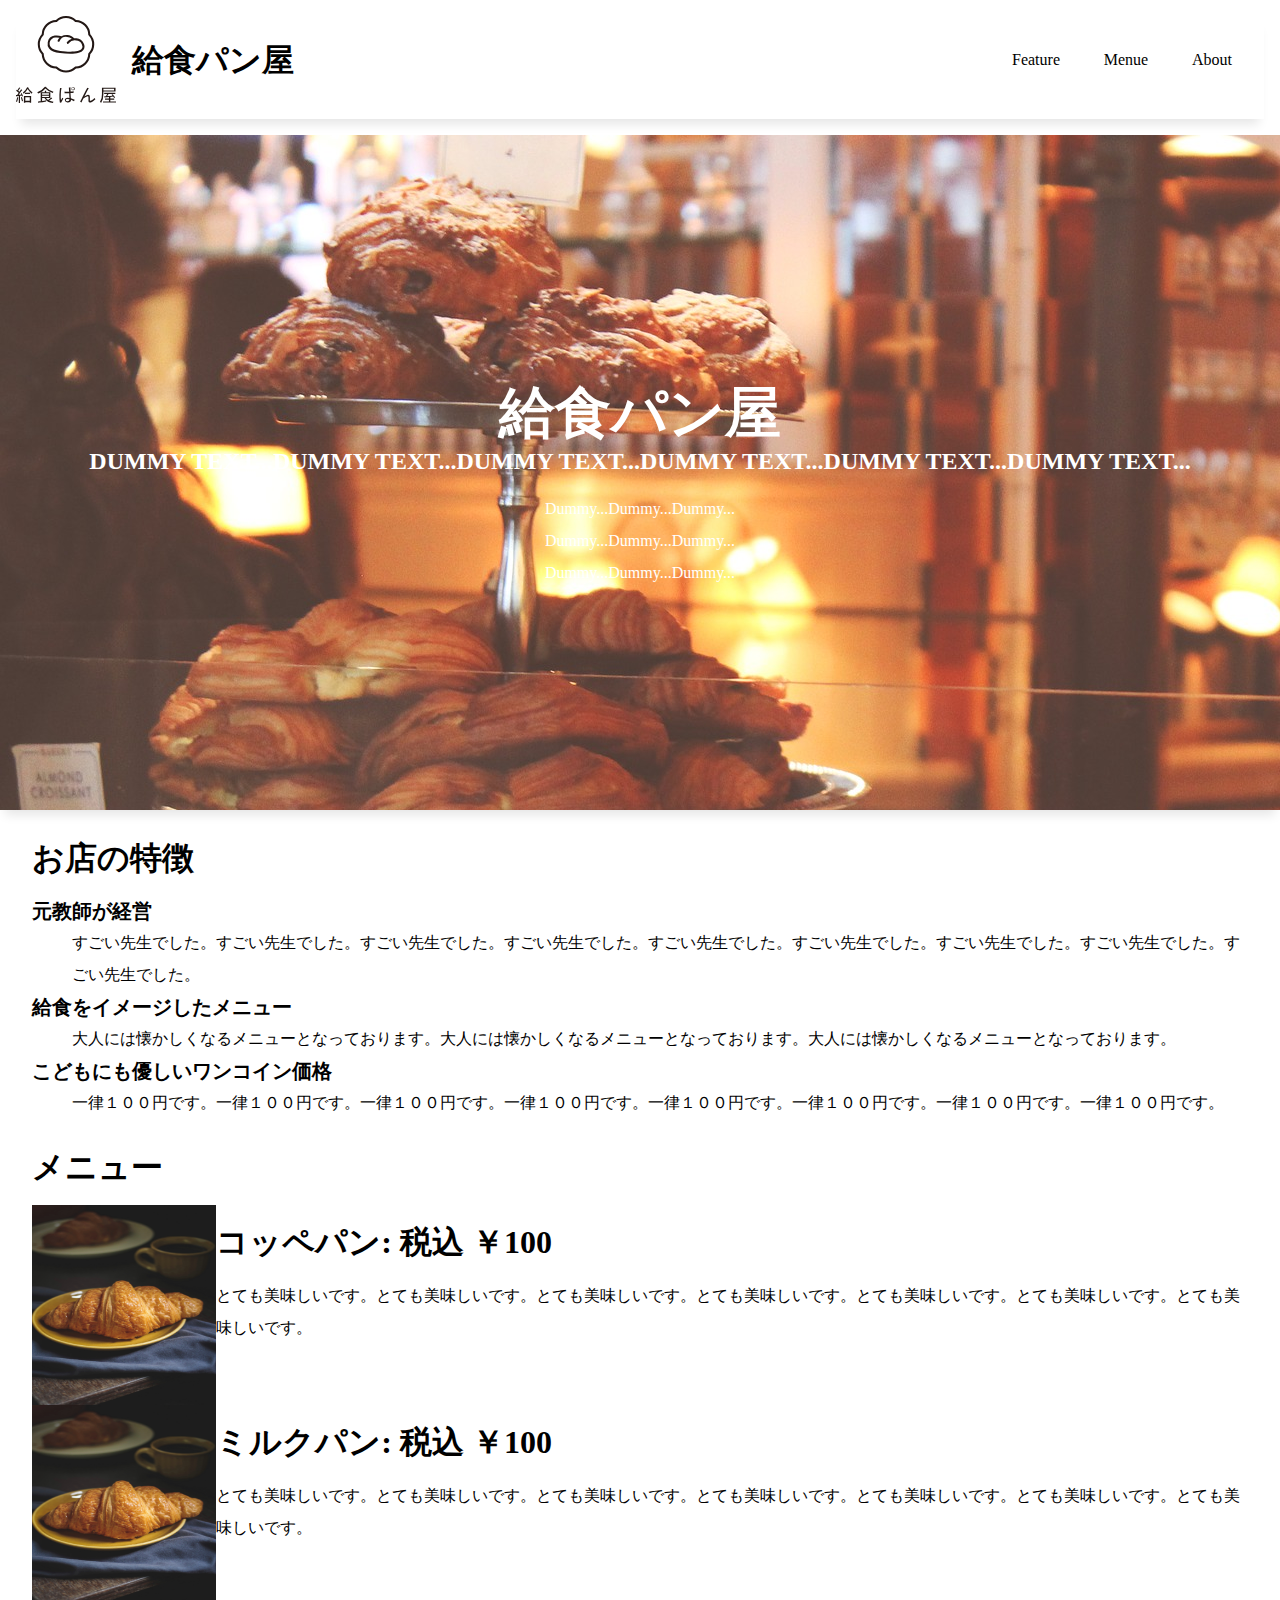
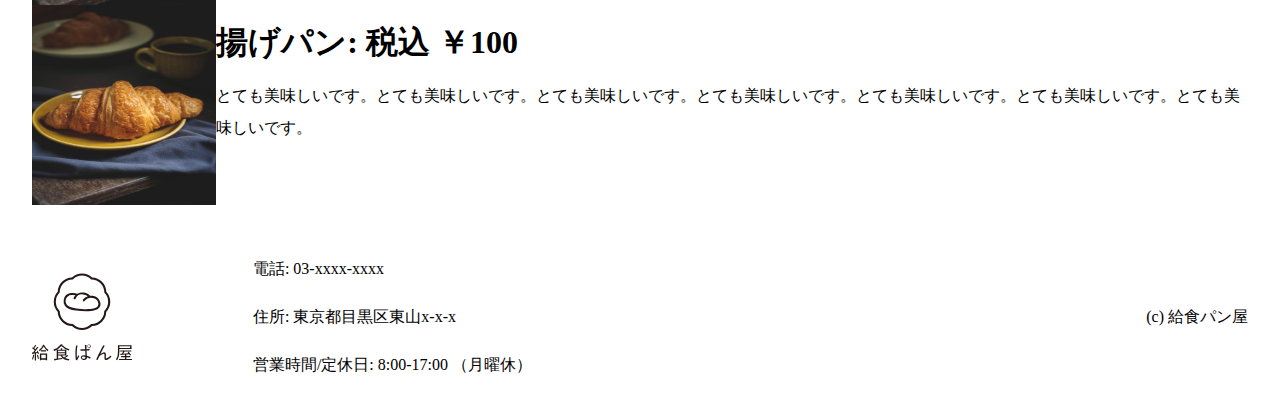
==== index.html @ 07469412 "Add files via upload" ====
<!DOCTYPE html>
<html lang="ja">
  <head>
    <meta charset="utf-8">
    <meta name="viewport" content="width=device-width, initial-scale=1">
    <title>給食パン屋</title>
    <link rel="stylesheet" href="css/styles.css">
  </head>
  <body>
    <header>
      <div class="header-nav">
        <div class="container1">
          <img src="img/logo_02.svg" alt="">
          <h1><a href="index.html">給食パン屋</a></h1>
        </div>
        <div class="container2">
          <p><a href="features.html">Feature</a></p>
          <p><a href="">Menue</a></p>
          <p><a href="">About</a></p>
        </div>
      </div>
    </header>
    <main>
      <div class="mv">
        <div class="mv-container">
          <p class="title">給食パン屋</p>
          <p class="sub-title">DUMMY TEXT...DUMMY TEXT...DUMMY TEXT...DUMMY TEXT...DUMMY TEXT...DUMMY TEXT...</p>
          <p class="text">
            Dummy...Dummy...Dummy...<br>
            Dummy...Dummy...Dummy...<br>
            Dummy...Dummy...Dummy...
          </p>
        </div>
      </div>
      <section class="store-feature">
        <h1>お店の特徴</h1>
        <dl>
          <li>
            <dt>元教師が経営</dt>
            <dd>すごい先生でした。すごい先生でした。すごい先生でした。すごい先生でした。すごい先生でした。すごい先生でした。すごい先生でした。すごい先生でした。すごい先生でした。</dd>
          </li>
          <li>
            <dt>給食をイメージしたメニュー</dt>
            <dd>大人には懐かしくなるメニューとなっております。大人には懐かしくなるメニューとなっております。大人には懐かしくなるメニューとなっております。</dd>
          </li>
          <li>
            <dt>こどもにも優しいワンコイン価格</dt>
            <dd>一律１００円です。一律１００円です。一律１００円です。一律１００円です。一律１００円です。一律１００円です。一律１００円です。一律１００円です。</dd>
          </li>
        </dl>
      </section>
      <section class="menu-list">
        <h1>メニュー</h1>
        <div class="container">
          <section>
            <img src="img/bread.jpg">
            <div class="info"> 
              <h1>コッペパン: 税込 ￥100</h1>
              <p>とても美味しいです。とても美味しいです。とても美味しいです。とても美味しいです。とても美味しいです。とても美味しいです。とても美味しいです。</p>
            </div>
          </section>
      
          <section>
              <img src="img/bread.jpg">
              <div class="info">
                <h1>ミルクパン: 税込 ￥100</h1>
                <p>とても美味しいです。とても美味しいです。とても美味しいです。とても美味しいです。とても美味しいです。とても美味しいです。とても美味しいです。</p>
              </div>
          </section>
      
          <section>
              <img src="img/bread.jpg">
              <div class="info">
                <h1>揚げパン: 税込 ￥100</h1>
                <p>とても美味しいです。とても美味しいです。とても美味しいです。とても美味しいです。とても美味しいです。とても美味しいです。とても美味しいです。</p>
              </div>
          </section>
        </div>
      </section>
    </main>
    <footer>
      <div class="pre-container">
        <img src="img/logo_02.svg" alt="">
        <div class="container">
          <p>電話: 03-xxxx-xxxx</p>
          <p>住所: 東京都目黒区東山x-x-x</p>
          <p>営業時間/定休日: 8:00-17:00 （月曜休）</p>
        </div>
      </div>
      <p>(c) 給食パン屋</p>
    </footer>
  </body>

</html>
---- css/styles.css ----
body {
  margin: 0;
  line-height: 32px;
}

.header-nav {
  display: flex;
  justify-content: space-between;
  padding-bottom: 16px;
  margin: 16px;
  box-shadow: 0px 10px 10px -5px rgba(0,0,0,0.1);
}

.header-nav .container1 {
  display: flex;
  align-items: center;
}

.header-nav h1 {
  width: 200px;
  margin: 16px;
}

.header-nav img {
  width: 100px;
}

.header-nav .container2 {
  display: flex;
  width: 220px;
  justify-content: space-between;
  align-items: center;
  margin-right: 32px;
}

.header-nav a {
  text-decoration: none;
  color: black;
}

.mv {
  display: flex;
  align-items: center;
  justify-content: center;
  height: 75vh;
  text-align: center;
  background: url(../img/mv-background.jpg);
  color: white;
  box-shadow: 0px 10px 10px -5px rgba(0,0,0,0.1);
}

.mv .title {
  font-size: 56px;
  font-weight: bold;
  margin-bottom: 5px;
}

.mv .sub-title {
  font-size: 24px;
  font-weight: bold;
  margin: 16px;
}

/* お店の特徴 */
.store-feature {
  margin: 32px;
}

.store-feature li {
  list-style-type: none;
}

.store-feature dt {
  font-size: 20px;
  font-weight: bold;
}

/* フッター */

footer {
  display: flex;
  justify-content: space-between;
  align-items: center;
  margin: 0 32px;
}

footer img {
  width: 100px;
}

.pre-container {
  display: flex;
  justify-content: space-between;
  width: 500px;
}

.menu-list img {
  width: 200px;
  height: 200px;
}

.menu-list section {
  display: flex;
}

.menu-list {
  margin: 32px;
}
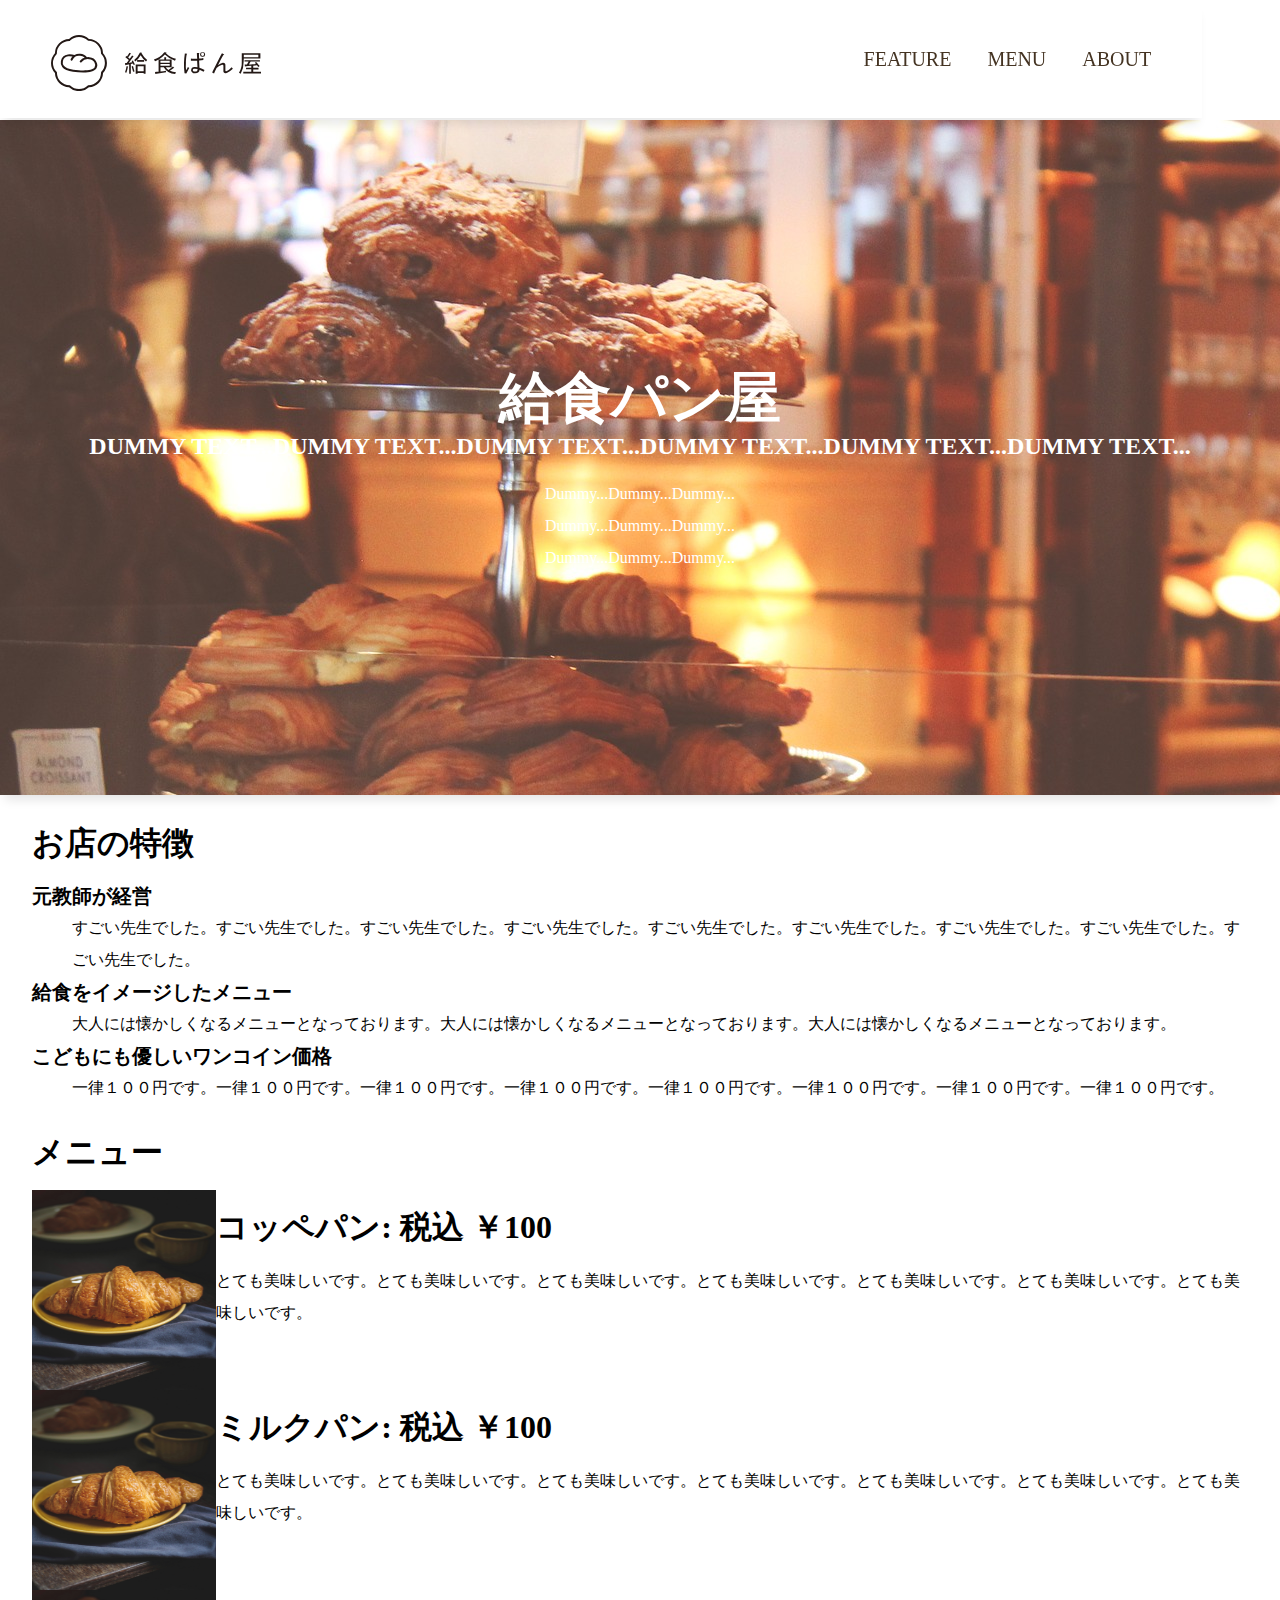
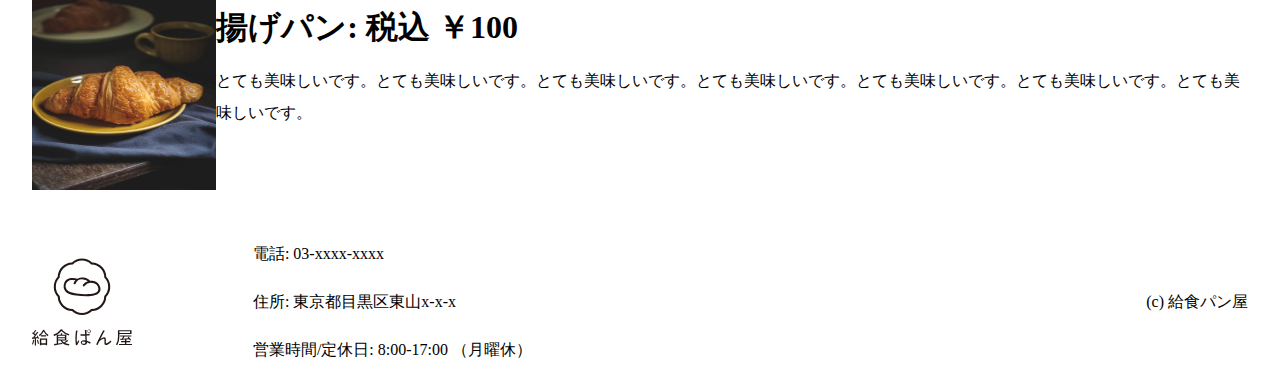
==== commit 66f502fb: "Add files via upload" ====
--- a/index.html
+++ b/index.html
@@ -7,18 +7,15 @@
     <link rel="stylesheet" href="css/styles.css">
   </head>
   <body>
-    <header>
-      <div class="header-nav">
-        <div class="container1">
-          <img src="img/logo_02.svg" alt="">
-          <h1><a href="index.html">給食パン屋</a></h1>
-        </div>
-        <div class="container2">
-          <p><a href="features.html">Feature</a></p>
-          <p><a href="">Menue</a></p>
-          <p><a href="">About</a></p>
-        </div>
-      </div>
+    <header class="page-header wrapper">
+      <h1><a href="index.html"><img src="img/logo_01.svg" class="logo" alt="給食パン屋ロゴ"></a></h1>
+      <nav>
+        <ul class="main-nav">
+          <li><a href="features.html">Feature</a></li>
+          <li><a href="menu.html">Menu</a></li>
+          <li><a href="about.html">About</a></li>
+        </ul>
+      </nav>
     </header>
     <main>
       <div class="mv">
--- a/css/styles.css
+++ b/css/styles.css
@@ -3,40 +3,60 @@
   line-height: 32px;
 }
 
-.header-nav {
-  display: flex;
-  justify-content: space-between;
-  padding-bottom: 16px;
-  margin: 16px;
-  box-shadow: 0px 10px 10px -5px rgba(0,0,0,0.1);
+.page-header {
+  width: 100%;
+  position: fixed;
+  background-color: #fff;
+  box-shadow: 0px 10px 10px -5px rgb(0 0 0 / 10%);
 }
 
-.header-nav .container1 {
+.logo{
+  width:210px;
+  margin-top: 14px;
+}
+
+.page-header nav {
   display: flex;
   align-items: center;
 }
 
-.header-nav h1 {
-  width: 200px;
-  margin: 16px;
+.main-nav{
+  display: flex;
+  font-size: 1.25em;
+  text-transform: uppercase;
+  list-style: none;
 }
 
-.header-nav img {
-  width: 100px;
+.main-nav li{
+  margin-left: 36px;
 }
 
-.header-nav .container2 {
-  display: flex;
-  width: 220px;
-  justify-content: space-between;
-  align-items: center;
-  margin-right: 32px;
+.main-nav a{
+  color: #432;
+  text-decoration: none;
 }
 
-.header-nav a {
-  text-decoration: none;
-  color: black;
+.main-nav a:hover{
+  color: #0bd;
 }
+
+.page-header{
+  display: flex;
+  justify-content: space-between;
+}
+
+.wrapper{
+  max-width: 1100px;
+  margin: 0 auto;
+  padding: 0 4%;
+}
+
+main {
+  /* margin-top: -210px; */
+  padding-top: 120px;
+}
+
+/* mv */
 
 .mv {
   display: flex;
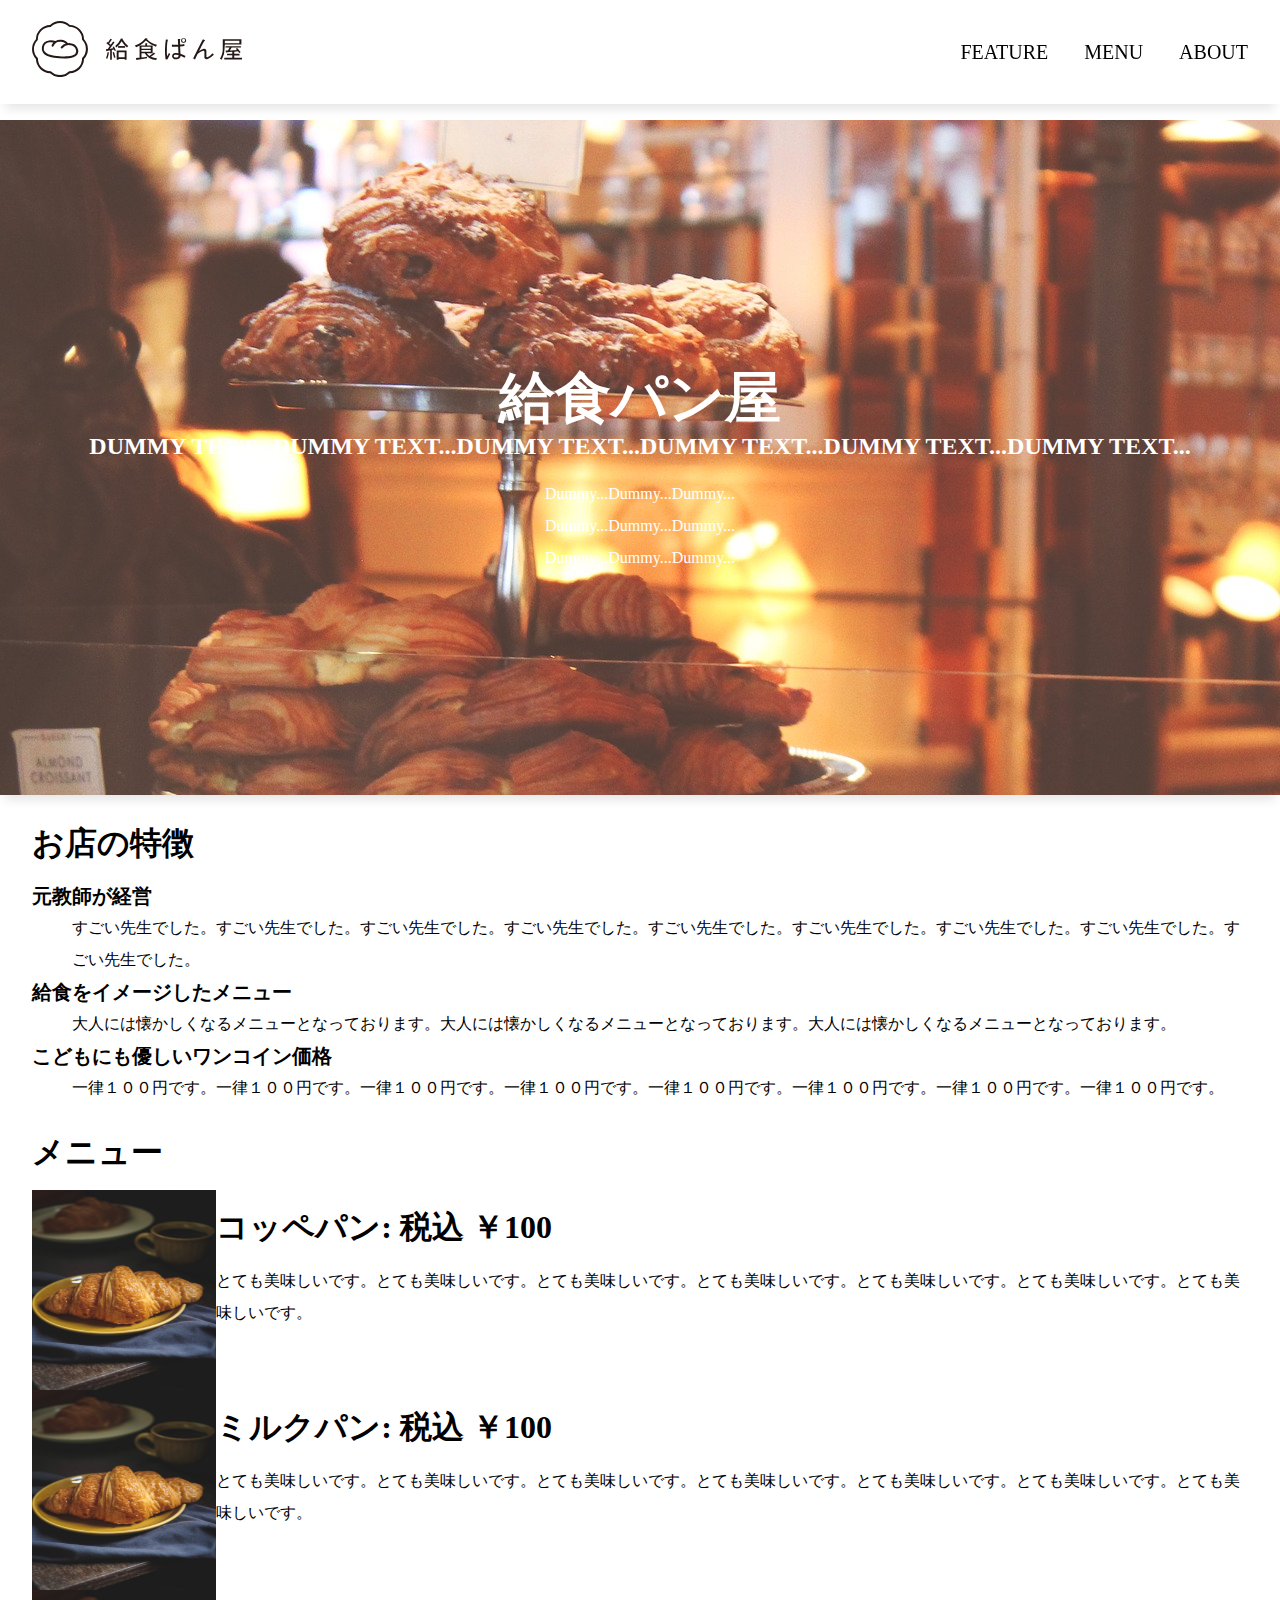
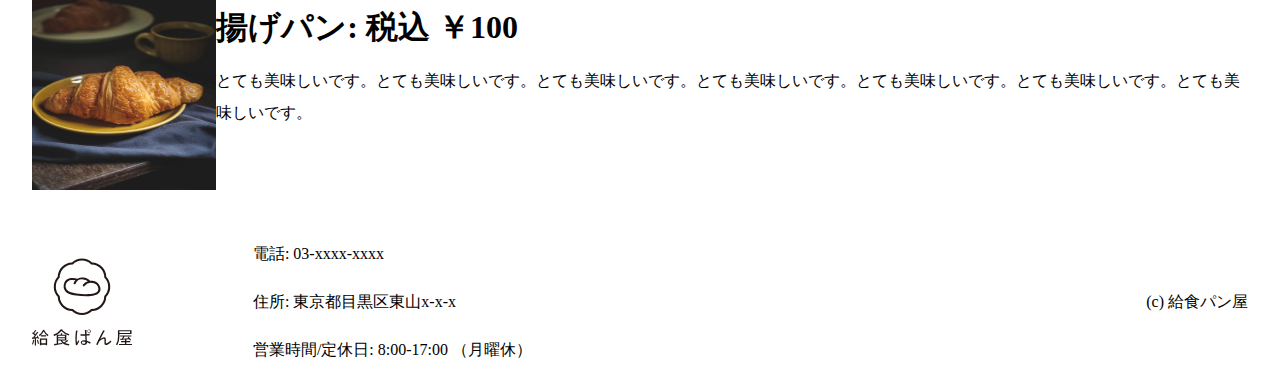
==== commit 7aae6944: "Add files via upload" ====
--- a/index.html
+++ b/index.html
@@ -5,18 +5,33 @@
     <meta name="viewport" content="width=device-width, initial-scale=1">
     <title>給食パン屋</title>
     <link rel="stylesheet" href="css/styles.css">
+    <link href="https://fonts.googleapis.com/icon?family=Material+Icons"
+      rel="stylesheet">
   </head>
   <body>
     <header class="page-header wrapper">
       <h1><a href="index.html"><img src="img/logo_01.svg" class="logo" alt="給食パン屋ロゴ"></a></h1>
-      <nav>
-        <ul class="main-nav">
-          <li><a href="features.html">Feature</a></li>
-          <li><a href="menu.html">Menu</a></li>
-          <li><a href="about.html">About</a></li>
+      <nav class="sp-nav">
+          <div class='humberger'><span class="material-icons" id="open">menu</span></div>
+        </nav>
+        <nav>
+          <ul class="pc-nav">
+            <li><a href="features.html">Feature</a></li>
+            <li><a href="menu.html">Menu</a></li>
+            <li><a href="about.html">About</a></li>
+          </ul>
+        </nav>
+      </header>
+      
+      <div class="overlay">
+        <span class="material-icons" id='close'>close</span>
+        <ul>
+          <li><a href="#">Feature</a></li>
+          <li><a href="#">Menu</a></li>
+          <li><a href="#">About</a></li>
         </ul>
-      </nav>
-    </header>
+      </div>
+
     <main>
       <div class="mv">
         <div class="mv-container">
@@ -86,6 +101,7 @@
       </div>
       <p>(c) 給食パン屋</p>
     </footer>
+    <script src="js/main.js"></script>
   </body>
 
-</html>+</html>
--- a/css/styles.css
+++ b/css/styles.css
@@ -4,51 +4,99 @@
 }
 
 .page-header {
+  margin: 0;
+  padding: 0;
   width: 100%;
   position: fixed;
   background-color: #fff;
   box-shadow: 0px 10px 10px -5px rgb(0 0 0 / 10%);
+  display: flex;
+  justify-content: space-between;
 }
 
 .logo{
   width:210px;
-  margin-top: 14px;
-}
-
-.page-header nav {
+  margin-left: 32px;
+}
+
+.pc-nav {
+  display: none;
+  pointer-events: none;
+}
+
+.sp-nav {
+  margin-left: auto;
+  margin-right: 32px;
+  text-align: center;
   display: flex;
   align-items: center;
 }
 
-.main-nav{
-  display: flex;
-  font-size: 1.25em;
-  text-transform: uppercase;
-  list-style: none;
-}
-
-.main-nav li{
-  margin-left: 36px;
-}
-
-.main-nav a{
-  color: #432;
-  text-decoration: none;
-}
-
-.main-nav a:hover{
-  color: #0bd;
-}
-
-.page-header{
-  display: flex;
-  justify-content: space-between;
-}
-
-.wrapper{
-  max-width: 1100px;
-  margin: 0 auto;
-  padding: 0 4%;
+.sp-nav:hover {
+  cursor: pointer;
+  opacity: 0.6;
+}
+
+
+.sp-nav #open {
+  font-size: 40px;
+}
+
+.overlay {
+  position: fixed;
+  top: 0;
+  bottom: 0;
+  right: 0;
+  left: 0;
+  background: rgba(255, 255, 255, 0.95);
+  text-align: center;
+  padding: 64px;
+  opacity: 0;
+  pointer-events: none;
+  transition: opacity 0.6s;
+}
+
+.overlay ul {
+  list-style-type: none;
+  margin: 0;
+  padding: 0;
+}
+
+.overlay li {
+  padding-top: 24px;
+  opacity: 0;
+  transform: translateY(16px);
+  transition: opacity .3s, transform .3s;
+}
+
+.overlay.show li {
+  opacity: 1;
+  transform: none;
+}
+
+.overlay.show li:nth-child(1) {
+  transition-delay: .1s;
+}
+
+.overlay.show li:nth-child(2) {
+  transition-delay: .2s;
+}
+
+.overlay.show li:nth-child(3) {
+  transition-delay: .3s;
+}
+
+.overlay #close {
+  position: absolute;
+  top: 24px;
+  right: 30px;
+  font-size: 40px;
+  cursor: pointer;
+}
+
+.show {
+  opacity: 1;
+  pointer-events: auto;
 }
 
 main {
@@ -125,4 +173,40 @@
 
 .menu-list {
   margin: 32px;
+}
+
+@media (min-width: 700px) {
+
+  .sp-nav {
+    opacity: 0;
+    pointer-events: none;
+  }
+
+  .page-header nav {
+    margin-right: 32px;
+    display: flex;
+    align-items: center;
+  }
+  
+  .pc-nav{
+    padding: 0;
+    display: flex;
+    font-size: 1.25em;
+    text-transform: uppercase;
+    list-style: none;
+    pointer-events: auto;
+  }
+  
+  .pc-nav li{
+    margin-left: 36px;
+  }
+  
+  .pc-nav a{
+    color: #000;
+    text-decoration: none;
+  }
+  
+  .pc-nav a:hover{
+    color: #0bd;
+  }
 }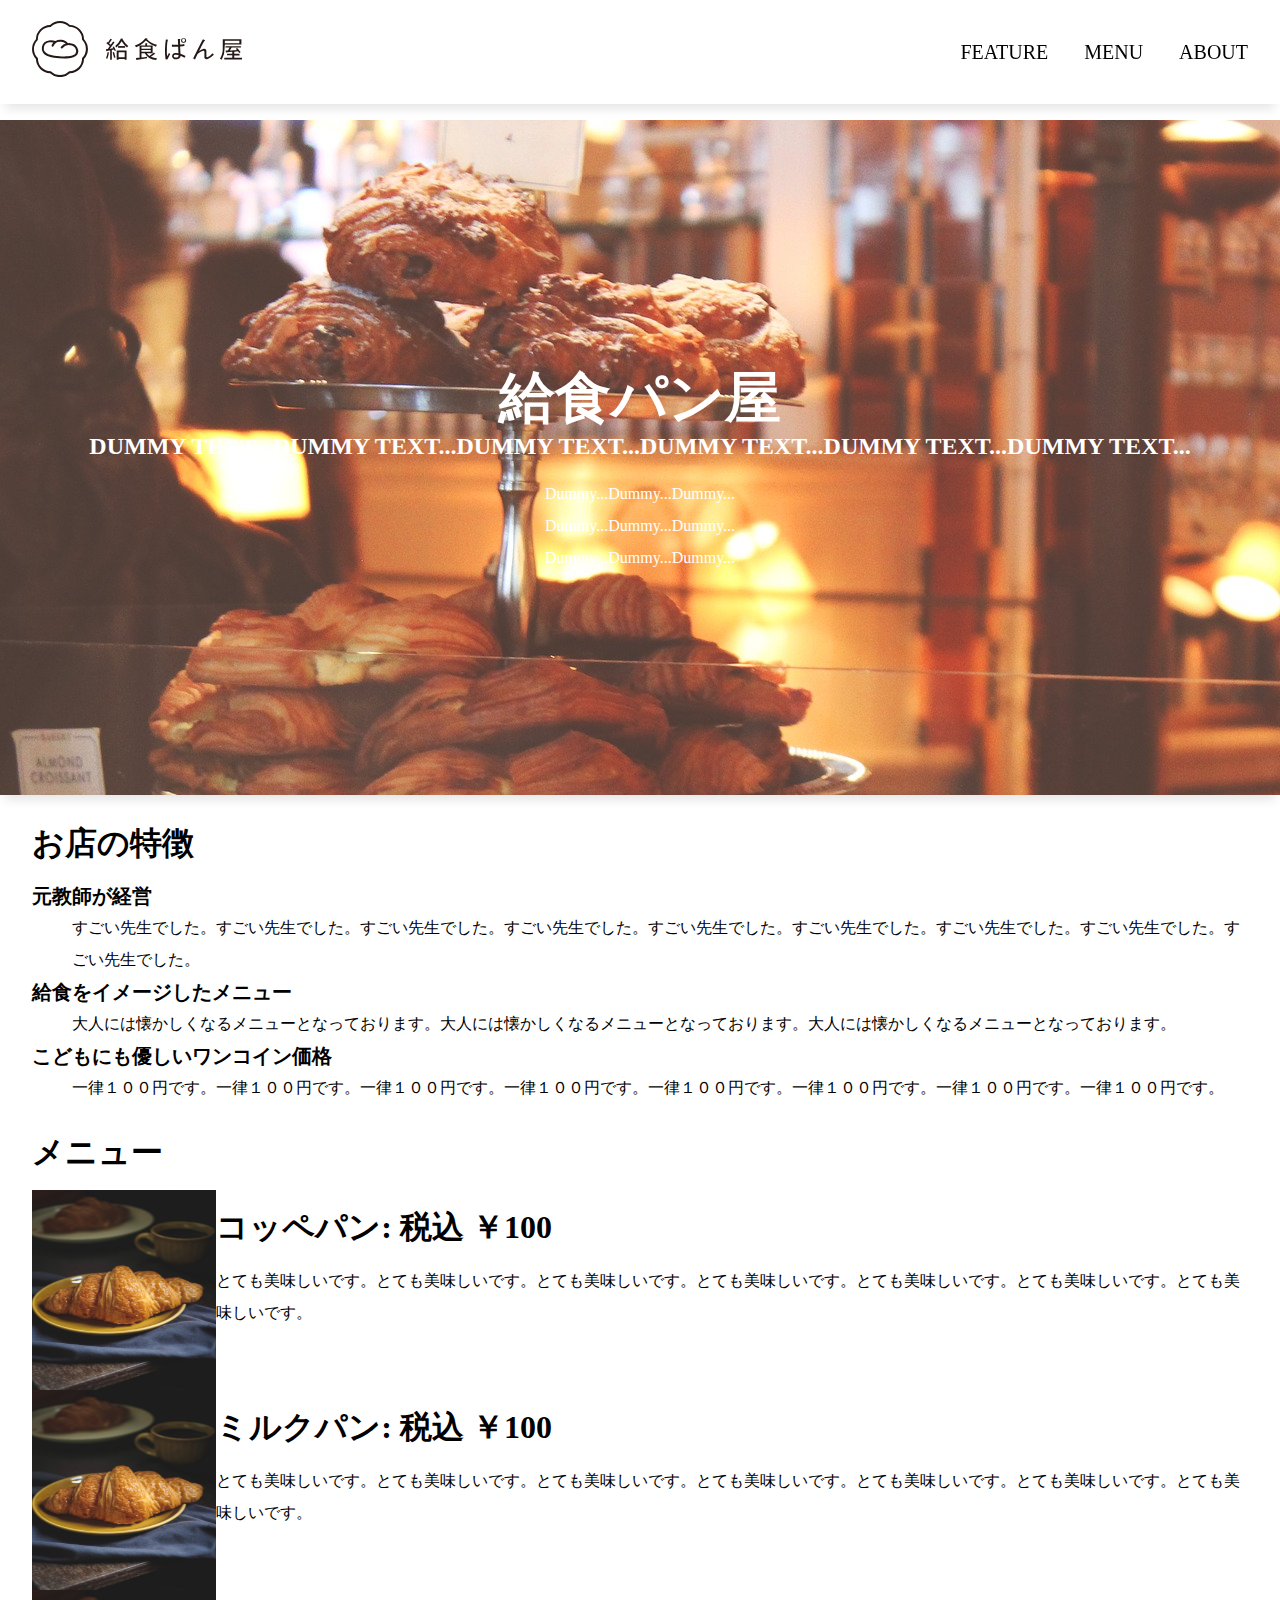
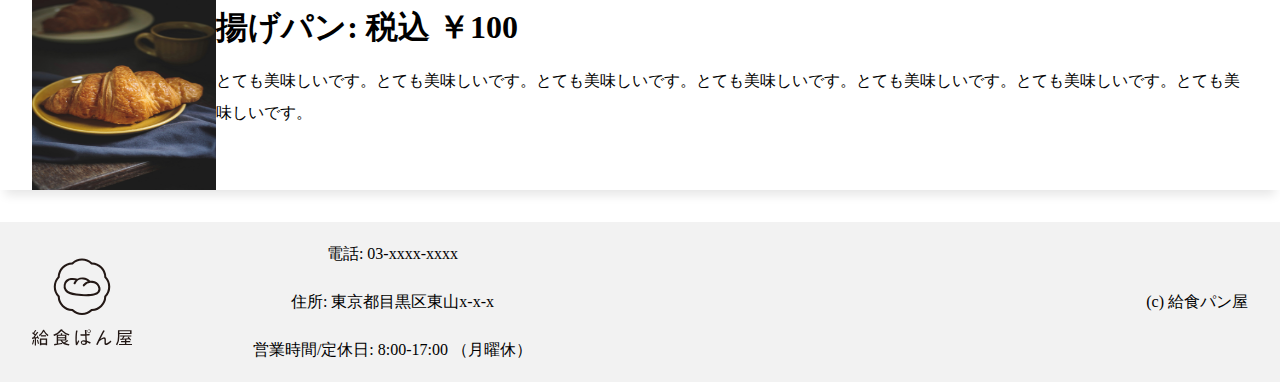
==== commit 40adddb0: "Add files via upload" ====
--- a/index.html
+++ b/index.html
@@ -91,15 +91,15 @@
       </section>
     </main>
     <footer>
-      <div class="pre-container">
-        <img src="img/logo_02.svg" alt="">
-        <div class="container">
-          <p>電話: 03-xxxx-xxxx</p>
-          <p>住所: 東京都目黒区東山x-x-x</p>
-          <p>営業時間/定休日: 8:00-17:00 （月曜休）</p>
+        <div class="pre-container">
+          <img src="img/logo_02.svg" alt="">
+          <div class="container">
+            <p>電話: 03-xxxx-xxxx</p>
+            <p>住所: 東京都目黒区東山x-x-x</p>
+            <p>営業時間/定休日: 8:00-17:00 （月曜休）</p>
+          </div>
         </div>
-      </div>
-      <p>(c) 給食パン屋</p>
+        <p>(c) 給食パン屋</p>
     </footer>
     <script src="js/main.js"></script>
   </body>
--- a/css/styles.css
+++ b/css/styles.css
@@ -102,6 +102,8 @@
 main {
   /* margin-top: -210px; */
   padding-top: 120px;
+  box-shadow: 0px 10px 10px -5px rgb(0 0 0 / 10%);
+  margin-bottom: 0;
 }
 
 /* mv */
@@ -146,21 +148,22 @@
 /* フッター */
 
 footer {
-  display: flex;
-  justify-content: space-between;
+  text-align: center;
   align-items: center;
-  margin: 0 32px;
-}
+  padding: 0 32px;
+  background: #f2f2f2;
+}
+
 
 footer img {
   width: 100px;
 }
 
-.pre-container {
+/* .pre-container {
   display: flex;
   justify-content: space-between;
   width: 500px;
-}
+} */
 
 .menu-list img {
   width: 200px;
@@ -174,6 +177,8 @@
 .menu-list {
   margin: 32px;
 }
+
+
 
 @media (min-width: 700px) {
 
@@ -209,4 +214,16 @@
   .pc-nav a:hover{
     color: #0bd;
   }
+
+  footer {
+    display: flex;
+    justify-content: space-between;
+    align-items: center;
+  }
+
+  .pre-container {
+    display: flex;
+    justify-content: space-between;
+    width: 500px;
+  }
 }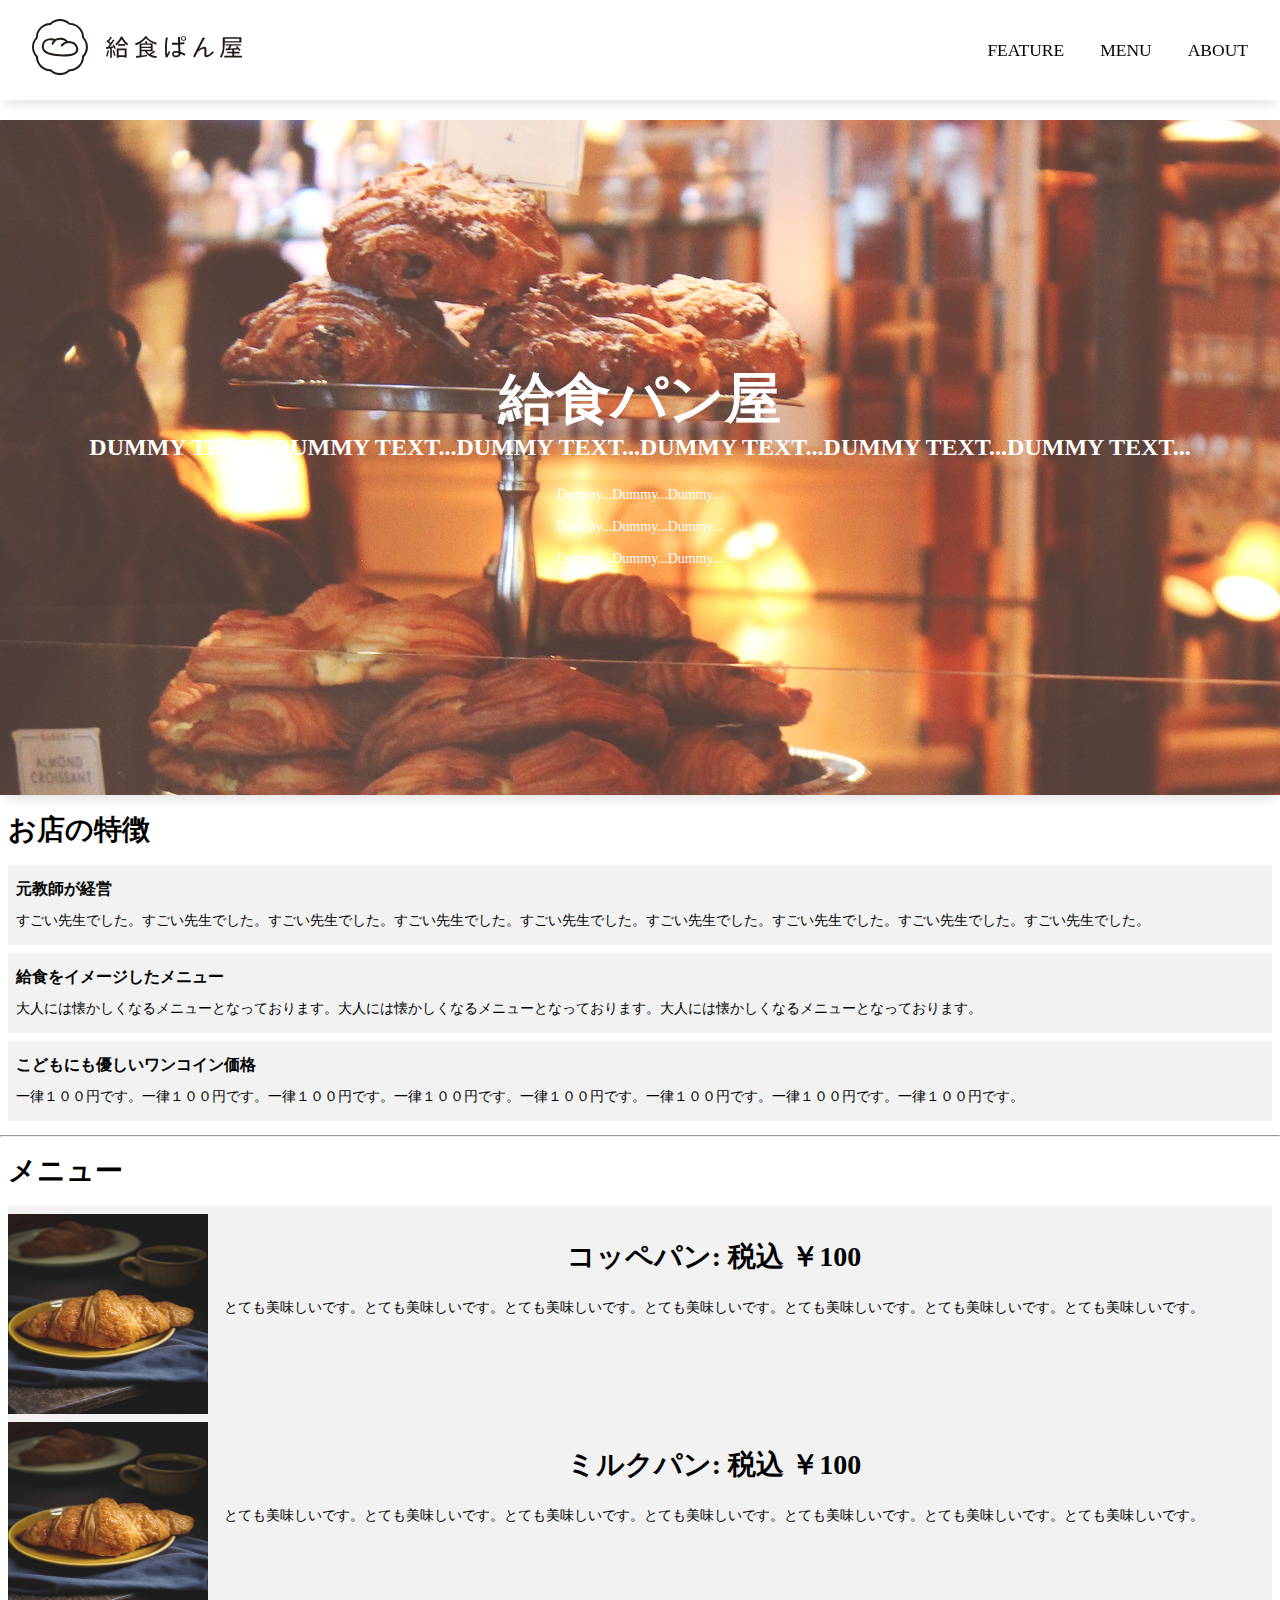
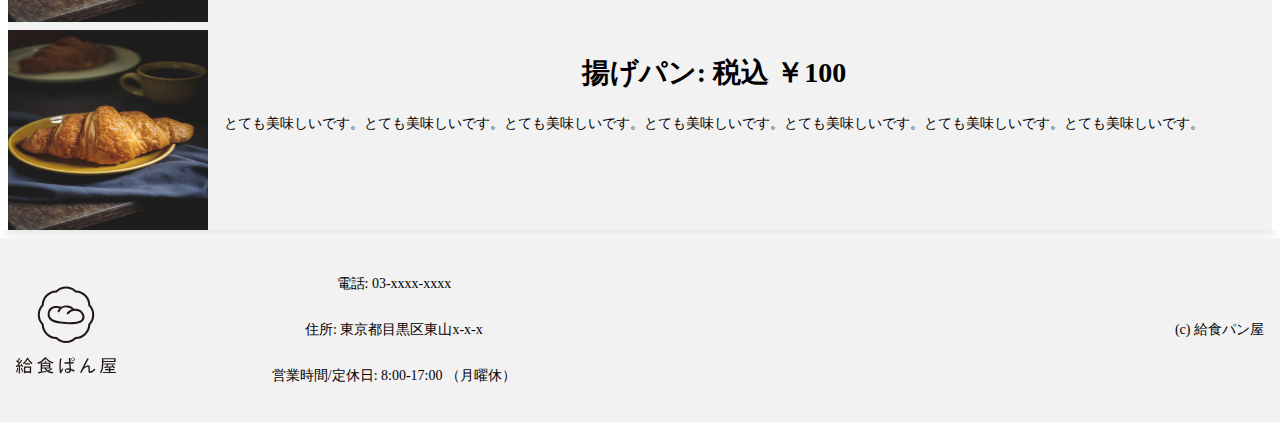
==== commit 47be1154: "Add files via upload" ====
--- a/index.html
+++ b/index.html
@@ -16,9 +16,9 @@
         </nav>
         <nav>
           <ul class="pc-nav">
-            <li><a href="features.html">Feature</a></li>
-            <li><a href="menu.html">Menu</a></li>
-            <li><a href="about.html">About</a></li>
+            <li><a href="#">Feature</a></li>
+            <li><a href="#">Menu</a></li>
+            <li><a href="#">About</a></li>
           </ul>
         </nav>
       </header>
@@ -61,6 +61,7 @@
           </li>
         </dl>
       </section>
+      <hr>
       <section class="menu-list">
         <h1>メニュー</h1>
         <div class="container">
--- a/css/styles.css
+++ b/css/styles.css
@@ -1,6 +1,7 @@
 body {
   margin: 0;
   line-height: 32px;
+  font-size: 14px;
 }
 
 .page-header {
@@ -100,7 +101,6 @@
 }
 
 main {
-  /* margin-top: -210px; */
   padding-top: 120px;
   box-shadow: 0px 10px 10px -5px rgb(0 0 0 / 10%);
   margin-bottom: 0;
@@ -133,51 +133,62 @@
 
 /* お店の特徴 */
 .store-feature {
-  margin: 32px;
+  margin: 8px;
 }
 
 .store-feature li {
   list-style-type: none;
+  background-color: #f2f2f2;
+  margin-bottom: 8px;
+  padding: 8px;
 }
 
 .store-feature dt {
-  font-size: 20px;
+  font-size: 16px;
   font-weight: bold;
 }
 
-/* フッター */
-
-footer {
-  text-align: center;
-  align-items: center;
-  padding: 0 32px;
-  background: #f2f2f2;
-}
-
-
-footer img {
-  width: 100px;
-}
-
-/* .pre-container {
-  display: flex;
-  justify-content: space-between;
-  width: 500px;
-} */
+.store-feature dd {
+  margin: 0;
+}
+
+
+/* メニューリスト */
+
+.menu-list {
+  margin: 8px;
+}
 
 .menu-list img {
   width: 200px;
   height: 200px;
+  margin-top: 8px;
 }
 
 .menu-list section {
-  display: flex;
-}
-
-.menu-list {
-  margin: 32px;
-}
-
+  /* margin: 8px; */
+  background-color: #f2f2f2;
+  text-align: center;
+}
+
+.menu-list .info {
+  margin: 16px;
+  
+}
+
+/* フッター */
+
+footer {
+  text-align: center;
+  align-items: center;
+  padding: 16px;
+  background: #f2f2f2;
+}
+
+
+footer img {
+  width: 100px;
+}
 
 
 @media (min-width: 700px) {
@@ -212,7 +223,11 @@
   }
   
   .pc-nav a:hover{
-    color: #0bd;
+    color: #E78C4E;
+  }
+
+  .menu-list section {
+    display: flex;
   }
 
   footer {
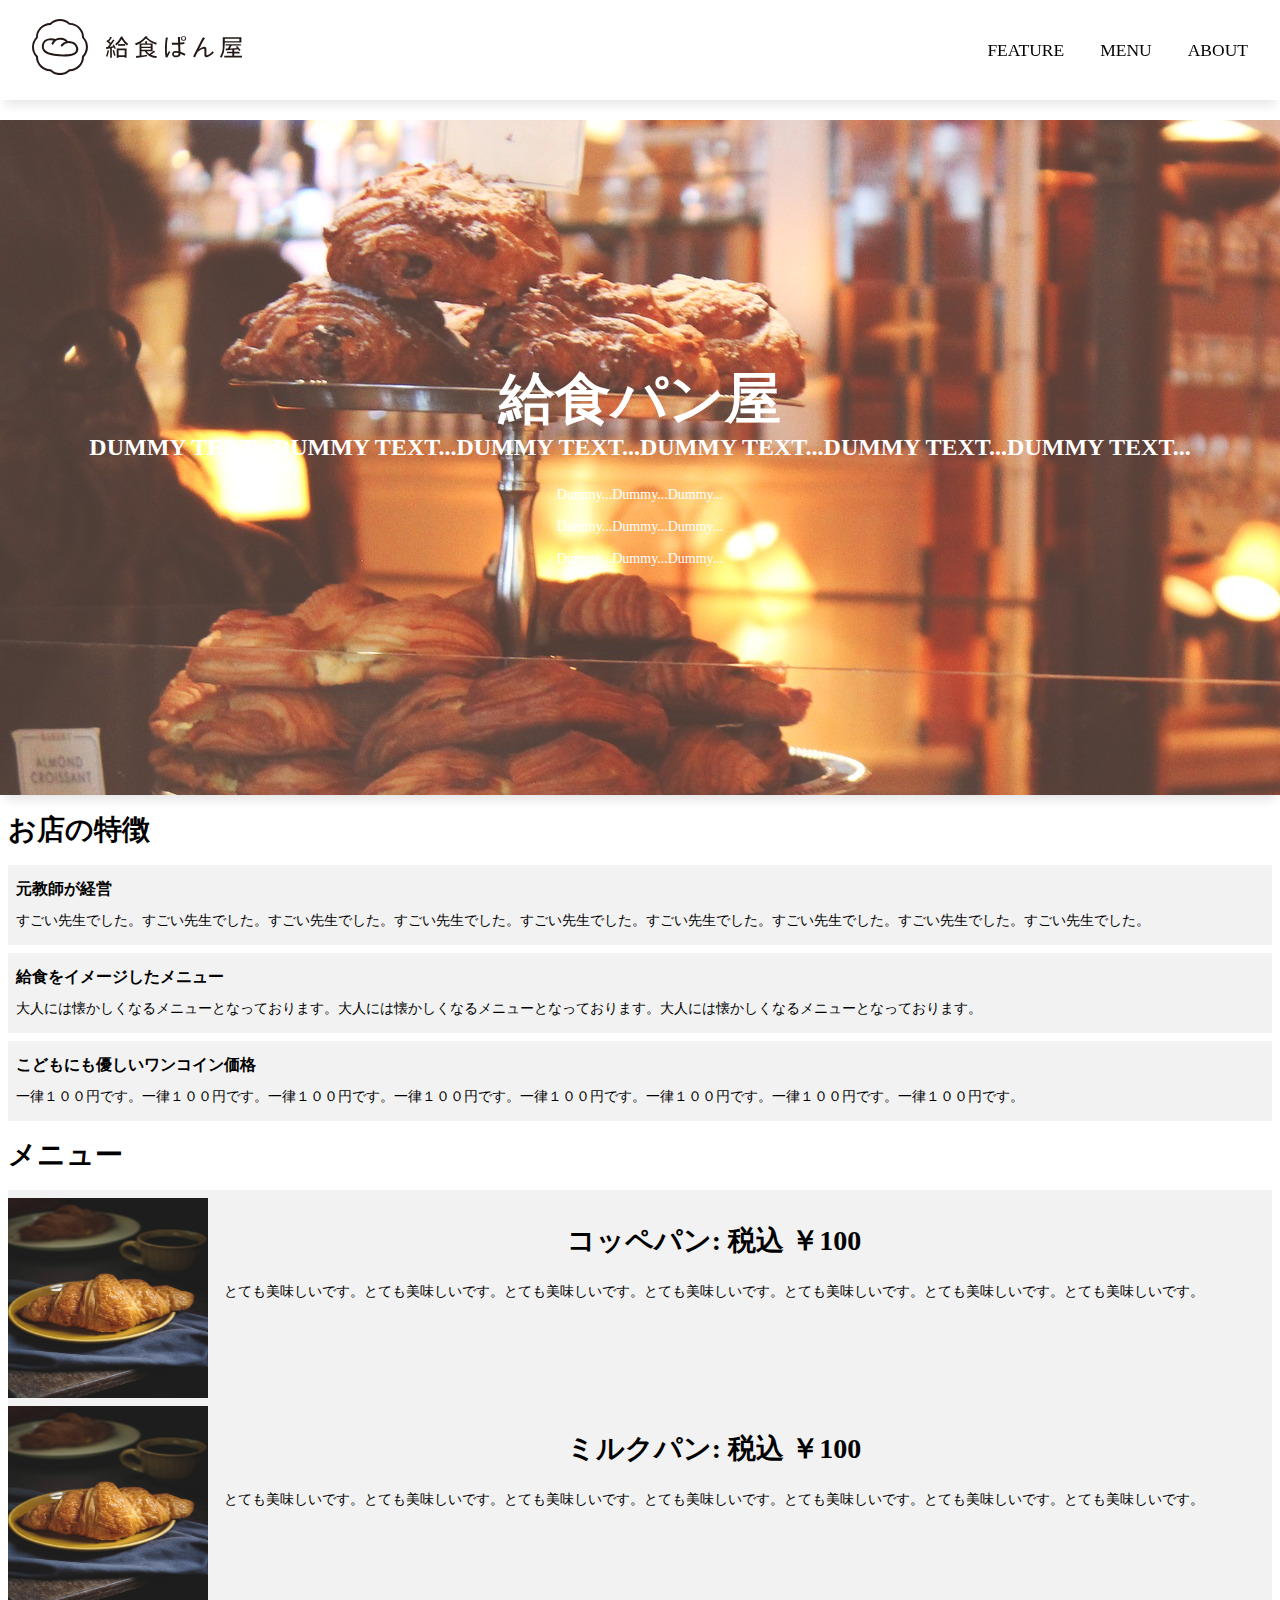
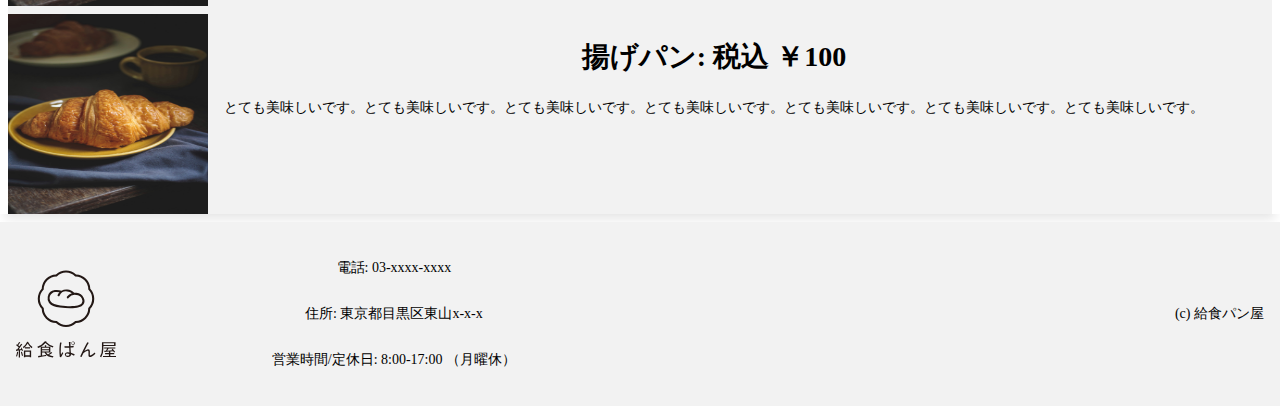
==== commit 0dc5134d: "Add files via upload" ====
--- a/index.html
+++ b/index.html
@@ -61,7 +61,6 @@
           </li>
         </dl>
       </section>
-      <hr>
       <section class="menu-list">
         <h1>メニュー</h1>
         <div class="container">
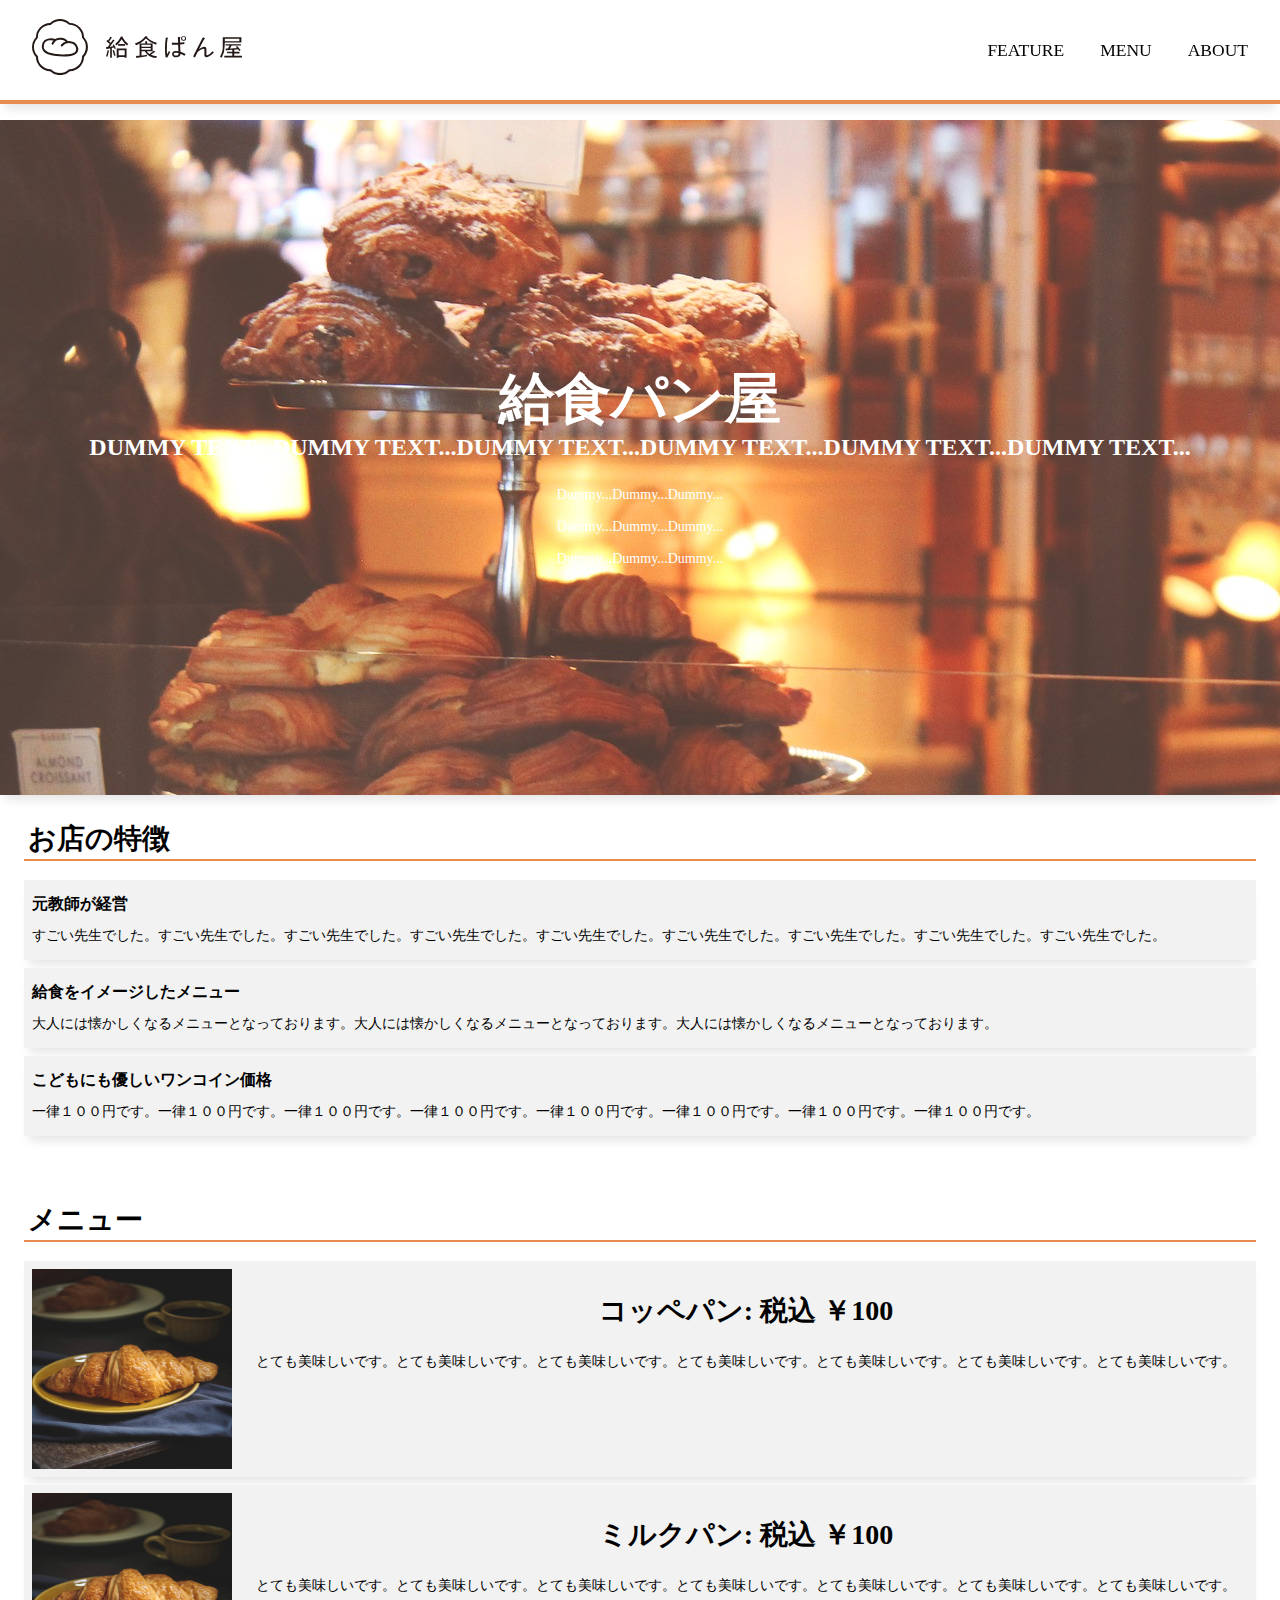
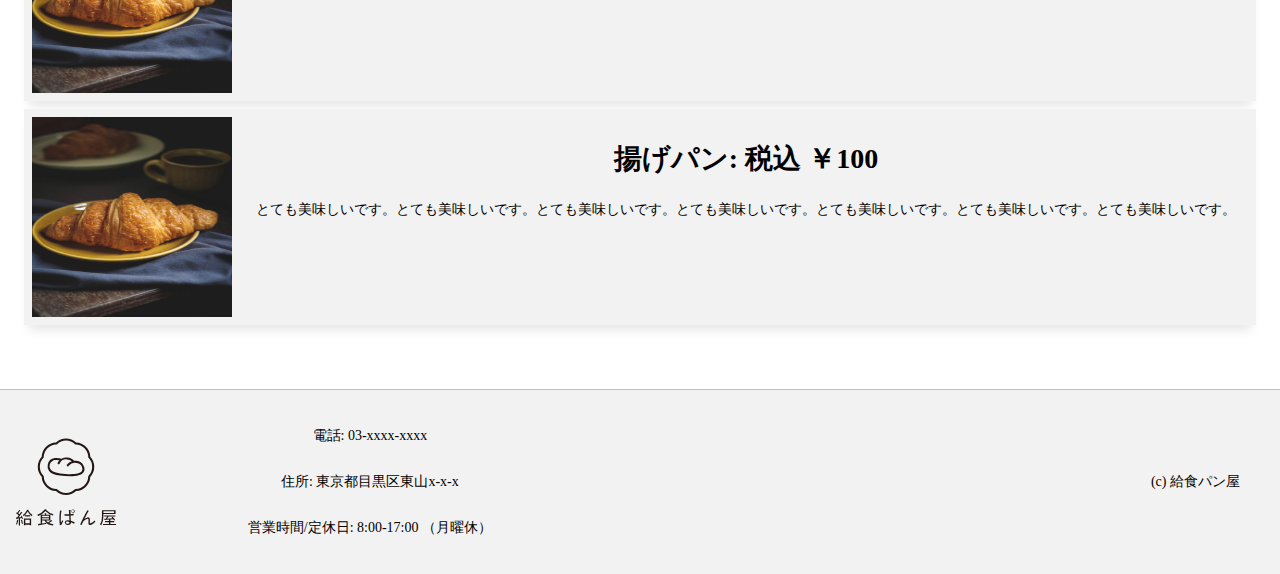
==== commit 4a792d8b: "Add files via upload" ====
--- a/index.html
+++ b/index.html
@@ -33,7 +33,7 @@
       </div>
 
     <main>
-      <div class="mv">
+      <div id="mv">
         <div class="mv-container">
           <p class="title">給食パン屋</p>
           <p class="sub-title">DUMMY TEXT...DUMMY TEXT...DUMMY TEXT...DUMMY TEXT...DUMMY TEXT...DUMMY TEXT...</p>
--- a/css/styles.css
+++ b/css/styles.css
@@ -10,6 +10,7 @@
   width: 100%;
   position: fixed;
   background-color: #fff;
+  border-bottom: 4px solid #E78C4E;
   box-shadow: 0px 10px 10px -5px rgb(0 0 0 / 10%);
   display: flex;
   justify-content: space-between;
@@ -102,30 +103,30 @@
 
 main {
   padding-top: 120px;
-  box-shadow: 0px 10px 10px -5px rgb(0 0 0 / 10%);
   margin-bottom: 0;
 }
 
 /* mv */
 
-.mv {
+#mv {
   display: flex;
   align-items: center;
   justify-content: center;
   height: 75vh;
   text-align: center;
-  background: url(../img/mv-background.jpg);
+  /* background: url(../img/mv-background.jpg); */
   color: white;
   box-shadow: 0px 10px 10px -5px rgba(0,0,0,0.1);
-}
-
-.mv .title {
+  transition: background .5s;
+}
+
+#mv .title {
   font-size: 56px;
   font-weight: bold;
   margin-bottom: 5px;
 }
 
-.mv .sub-title {
+#mv .sub-title {
   font-size: 24px;
   font-weight: bold;
   margin: 16px;
@@ -134,11 +135,18 @@
 /* お店の特徴 */
 .store-feature {
   margin: 8px;
+  margin-bottom: 64px;
+}
+
+.store-feature > h1 {
+  border-bottom: 2px solid #E78C4E;
+  padding:4px;
 }
 
 .store-feature li {
   list-style-type: none;
   background-color: #f2f2f2;
+  box-shadow: 0px 10px 10px -5px rgb(0 0 0 / 10%);
   margin-bottom: 8px;
   padding: 8px;
 }
@@ -157,17 +165,24 @@
 
 .menu-list {
   margin: 8px;
+  margin-bottom: 64px;
+}
+
+.menu-list > h1 {
+  border-bottom: 2px solid #E78C4E;
+  padding: 4px;
 }
 
 .menu-list img {
   width: 200px;
   height: 200px;
-  margin-top: 8px;
-}
-
-.menu-list section {
-  /* margin: 8px; */
+  margin: 8px;
+}
+
+.menu-list > .container section {
+  margin-bottom: 8px;
   background-color: #f2f2f2;
+  box-shadow: 0px 10px 10px -5px rgb(0 0 0 / 10%);
   text-align: center;
 }
 
@@ -179,6 +194,7 @@
 /* フッター */
 
 footer {
+  border-top: 1px solid #c1c1c1;
   text-align: center;
   align-items: center;
   padding: 16px;
@@ -226,6 +242,24 @@
     color: #E78C4E;
   }
 
+  .store-feature {
+    margin: 24px;
+    margin-bottom: 64px;
+  }
+
+  .menu-list {
+    margin: 24px;
+    margin-bottom: 64px;
+
+  }
+  /* .store-feature > h1 {
+    padding-left: 24px;
+  }
+
+  .menu-list > h1 {
+    padding-left: 24px;
+  } */
+
   .menu-list section {
     display: flex;
   }
@@ -236,6 +270,10 @@
     align-items: center;
   }
 
+  footer p {
+    margin-right: 24px;
+  }
+
   .pre-container {
     display: flex;
     justify-content: space-between;
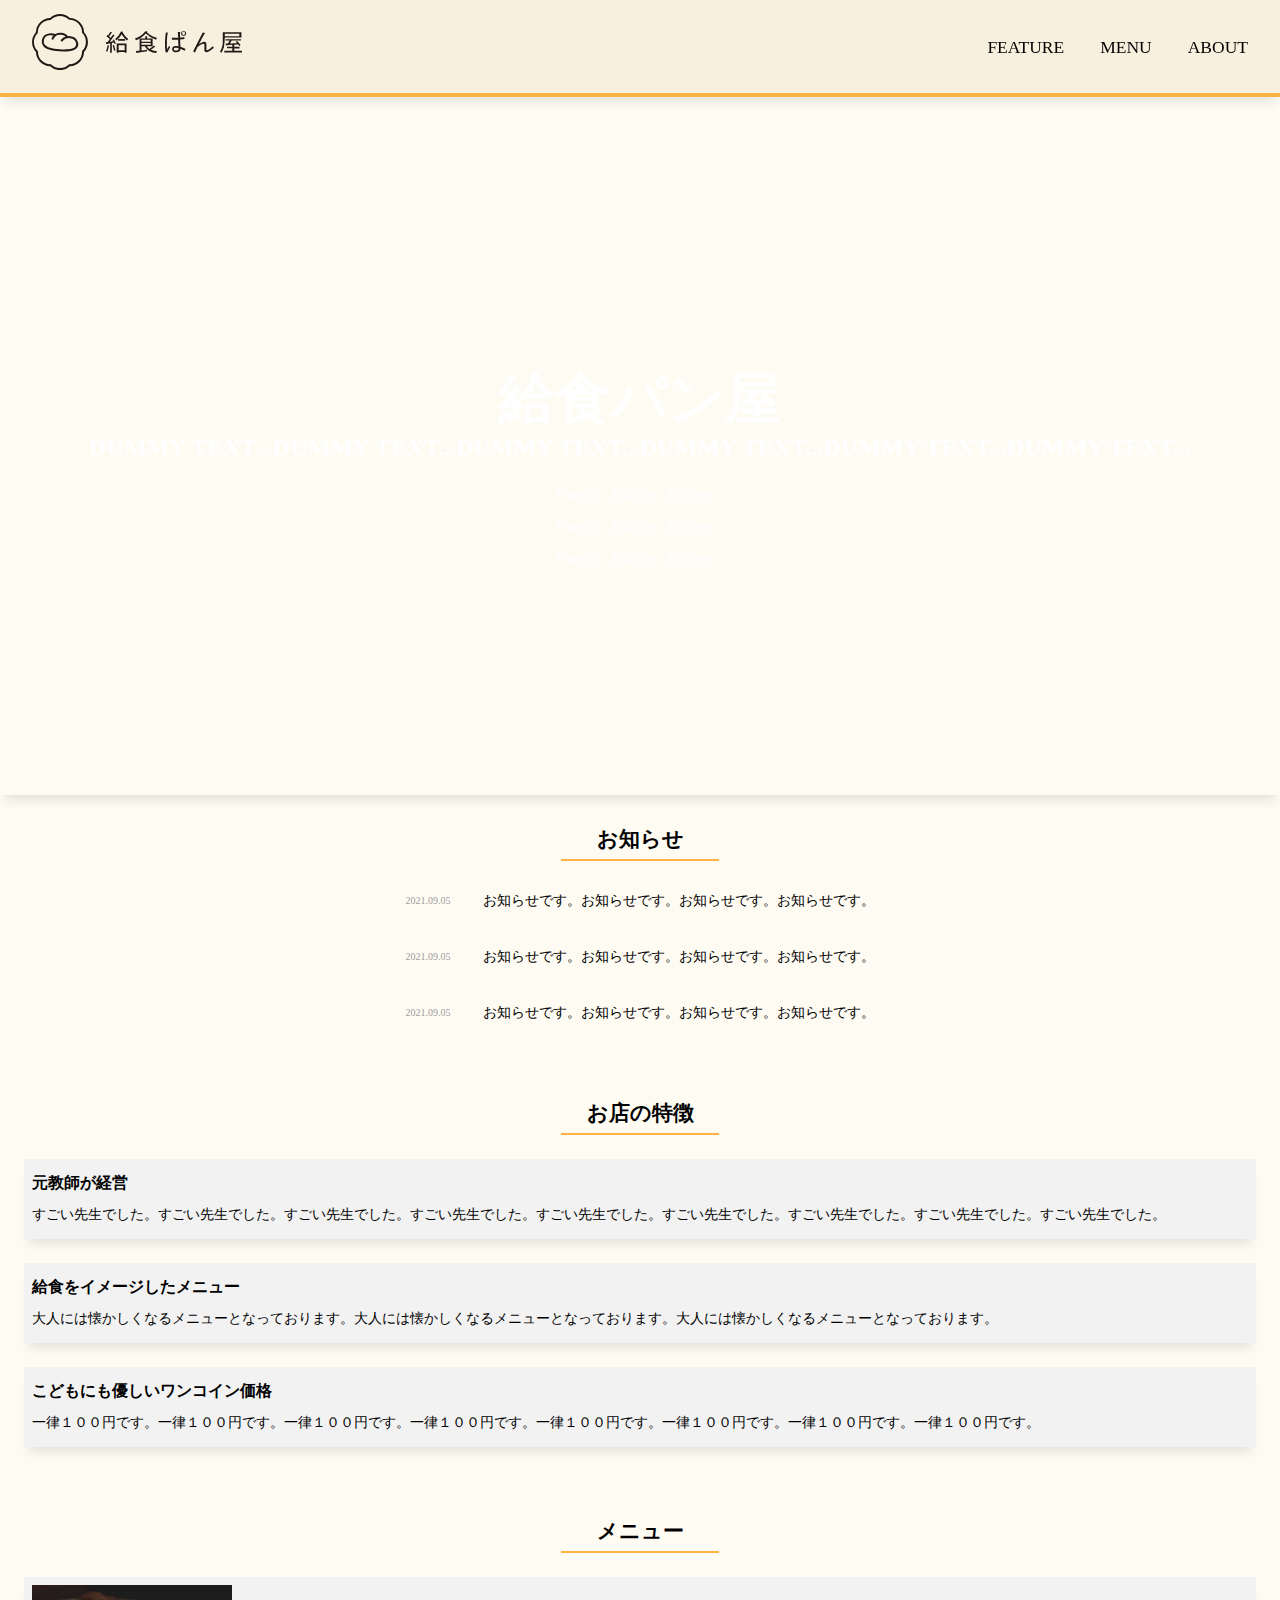
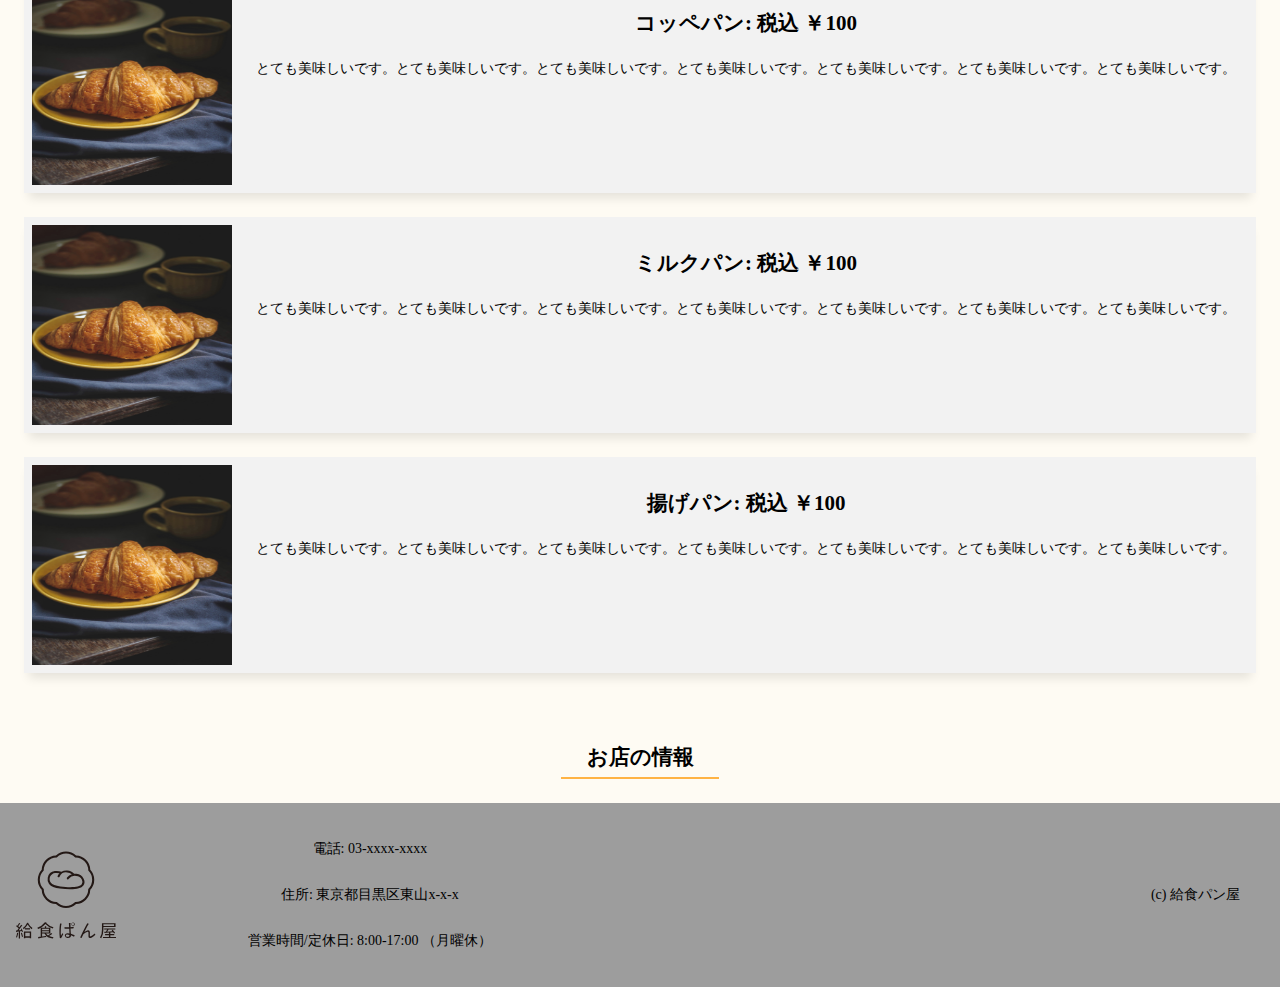
==== commit a7b88418: "Add files via upload" ====
--- a/index.html
+++ b/index.html
@@ -44,7 +44,28 @@
           </p>
         </div>
       </div>
-      <section class="store-feature">
+
+      <div class="news">
+        <h1>お知らせ</h1>
+        <div class="container">
+          <ul>
+            <li>
+              <div class="date">2021.09.05</div>
+              <div class="newsInfo"><a>お知らせです。お知らせです。お知らせです。お知らせです。</a></div>
+            </li>
+            <li>
+              <div class="date">2021.09.05</div>
+              <div class="newsInfo"><a>お知らせです。お知らせです。お知らせです。お知らせです。</a></div>
+            </li>
+            <li>
+              <div class="date">2021.09.05</div>
+              <div class="newsInfo"><a>お知らせです。お知らせです。お知らせです。お知らせです。</a></div>
+            </li>
+          </ul>
+        </div>
+      </div>
+
+      <div class="store-feature">
         <h1>お店の特徴</h1>
         <dl>
           <li>
@@ -60,8 +81,9 @@
             <dd>一律１００円です。一律１００円です。一律１００円です。一律１００円です。一律１００円です。一律１００円です。一律１００円です。一律１００円です。</dd>
           </li>
         </dl>
-      </section>
-      <section class="menu-list">
+      </div>
+
+      <div class="menu-list">
         <h1>メニュー</h1>
         <div class="container">
           <section>
@@ -88,7 +110,15 @@
               </div>
           </section>
         </div>
-      </section>
+      </div>
+
+      <div class="shopInfo">
+        <h1>お店の情報</h1>
+        <div class="container">
+          <div></div>
+          <div id="callendar"></div>
+        </div>
+      </div>
     </main>
     <footer>
         <div class="pre-container">
--- a/css/styles.css
+++ b/css/styles.css
@@ -2,6 +2,11 @@
   margin: 0;
   line-height: 32px;
   font-size: 14px;
+  background-color: #FEFBF3;
+}
+
+h1 {
+  font-size: 21px;
 }
 
 .page-header {
@@ -9,8 +14,8 @@
   padding: 0;
   width: 100%;
   position: fixed;
-  background-color: #fff;
-  border-bottom: 4px solid #E78C4E;
+  background-color: #F8F0DF;
+  border-bottom: 4px solid #FFB344;
   box-shadow: 0px 10px 10px -5px rgb(0 0 0 / 10%);
   display: flex;
   justify-content: space-between;
@@ -115,7 +120,8 @@
   height: 75vh;
   text-align: center;
   /* background: url(../img/mv-background.jpg); */
-  color: white;
+  background-size: cover;
+  color: #fff;
   box-shadow: 0px 10px 10px -5px rgba(0,0,0,0.1);
   transition: background .5s;
 }
@@ -132,6 +138,37 @@
   margin: 16px;
 }
 
+/* お知らせ */
+.news {
+  margin: 24px 24px 64px;
+  text-align: center;
+}
+
+.news > h1 {
+  border-bottom: 2px solid #FFB344;
+  padding:4px;
+  margin: 24px auto;
+  width: 150px;
+}
+
+.news ul {
+  list-style: none;
+  margin: 24px auto 64px;
+  padding: 0;
+  width: 300px;
+}
+
+.news .date {
+  font-size: 10px;
+  line-height: 12px;
+  color: #9d9d9d;
+  padding: 0;
+}
+
+.news li {
+  margin-bottom: 24px;
+}
+
 /* お店の特徴 */
 .store-feature {
   margin: 8px;
@@ -139,15 +176,18 @@
 }
 
 .store-feature > h1 {
-  border-bottom: 2px solid #E78C4E;
+  border-bottom: 2px solid #FFB344;
   padding:4px;
+  margin: 0 auto 24px;
+  text-align: center;
+  width: 150px;
 }
 
 .store-feature li {
   list-style-type: none;
   background-color: #f2f2f2;
   box-shadow: 0px 10px 10px -5px rgb(0 0 0 / 10%);
-  margin-bottom: 8px;
+  margin-bottom:24px;
   padding: 8px;
 }
 
@@ -169,8 +209,11 @@
 }
 
 .menu-list > h1 {
-  border-bottom: 2px solid #E78C4E;
-  padding: 4px;
+  border-bottom: 2px solid #FFB344;
+  padding:4px;
+  margin: 0 auto 24px;
+  text-align: center;
+  width: 150px;
 }
 
 .menu-list img {
@@ -180,7 +223,7 @@
 }
 
 .menu-list > .container section {
-  margin-bottom: 8px;
+  margin-bottom: 24px;
   background-color: #f2f2f2;
   box-shadow: 0px 10px 10px -5px rgb(0 0 0 / 10%);
   text-align: center;
@@ -191,14 +234,23 @@
   
 }
 
+/* お店の情報 */
+.shopInfo > h1 {
+  border-bottom: 2px solid #FFB344;
+  padding:4px;
+  text-align: center;
+  margin: 24px auto;
+  width: 150px;
+}
+
 /* フッター */
 
 footer {
-  border-top: 1px solid #c1c1c1;
+  /* border-top: 4px solid #FFB344; */
   text-align: center;
   align-items: center;
   padding: 16px;
-  background: #f2f2f2;
+  background: #9D9D9D;
 }
 
 
@@ -239,7 +291,22 @@
   }
   
   .pc-nav a:hover{
-    color: #E78C4E;
+    color: #FFB344;
+  }
+
+  .news ul{
+    width: 600px;
+  }
+
+  .news li {
+    display: flex;
+    justify-content: center;
+  }
+
+  .news .date {
+    height: 32px;
+    line-height: 32px;
+    margin-right: 32px;
   }
 
   .store-feature {
